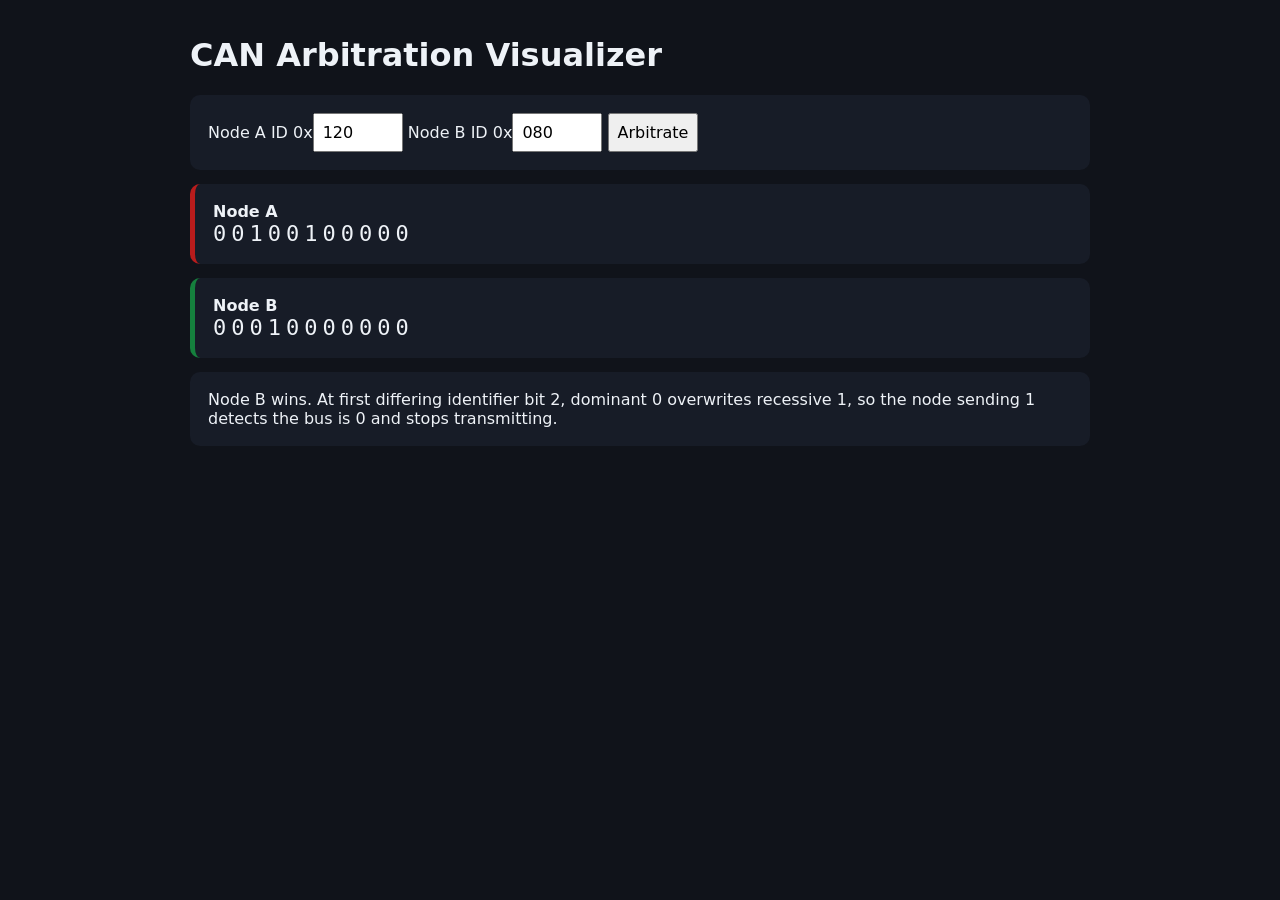
==== 03-Interactive-Labs/CAN-Arbitration-Visualizer/index.html @ 5555ad19 "Add CAN arbitration visualizer" ====
<!doctype html><html lang="zh-CN"><head><meta charset="utf-8"><meta name="viewport" content="width=device-width,initial-scale=1"><title>CAN Arbitration Visualizer</title><style>body{font-family:system-ui,sans-serif;max-width:900px;margin:36px auto;padding:0 18px;background:#10131a;color:#eef2f7}.card{background:#171c27;padding:18px;border-radius:10px;margin:14px 0}input,button{font:inherit;padding:8px}.bits{font-family:ui-monospace,monospace;font-size:22px;letter-spacing:5px}.win{border-left:5px solid #15803d}.lose{border-left:5px solid #b91c1c}</style></head><body><h1>CAN Arbitration Visualizer</h1><div class="card">Node A ID 0x<input id="a" value="120" size="4"> Node B ID 0x<input id="b" value="080" size="4"> <button onclick="draw()">Arbitrate</button></div><div id="A" class="card"></div><div id="B" class="card"></div><div id="result" class="card"></div><script>function id(x){let v=parseInt(x,16);return Number.isFinite(v)?Math.max(0,Math.min(0x7ff,v)):0}function draw(){let av=id(a.value),bv=id(b.value),ab=av.toString(2).padStart(11,'0'),bb=bv.toString(2).padStart(11,'0'),winner=av===bv?'tie':av<bv?'A':'B',diff=-1;for(let i=0;i<11;i++)if(ab[i]!==bb[i]){diff=i;break}A.className='card '+(winner==='A'?'win':winner==='B'?'lose':'');B.className='card '+(winner==='B'?'win':winner==='A'?'lose':'');A.innerHTML='<b>Node A</b><div class="bits">'+ab+'</div>';B.innerHTML='<b>Node B</b><div class="bits">'+bb+'</div>';result.textContent=winner==='tie'?'IDs are equal; arbitration continues into following frame fields.':'Node '+winner+' wins. At first differing identifier bit '+diff+', dominant 0 overwrites recessive 1, so the node sending 1 detects the bus is 0 and stops transmitting.'}draw();</script></body></html>
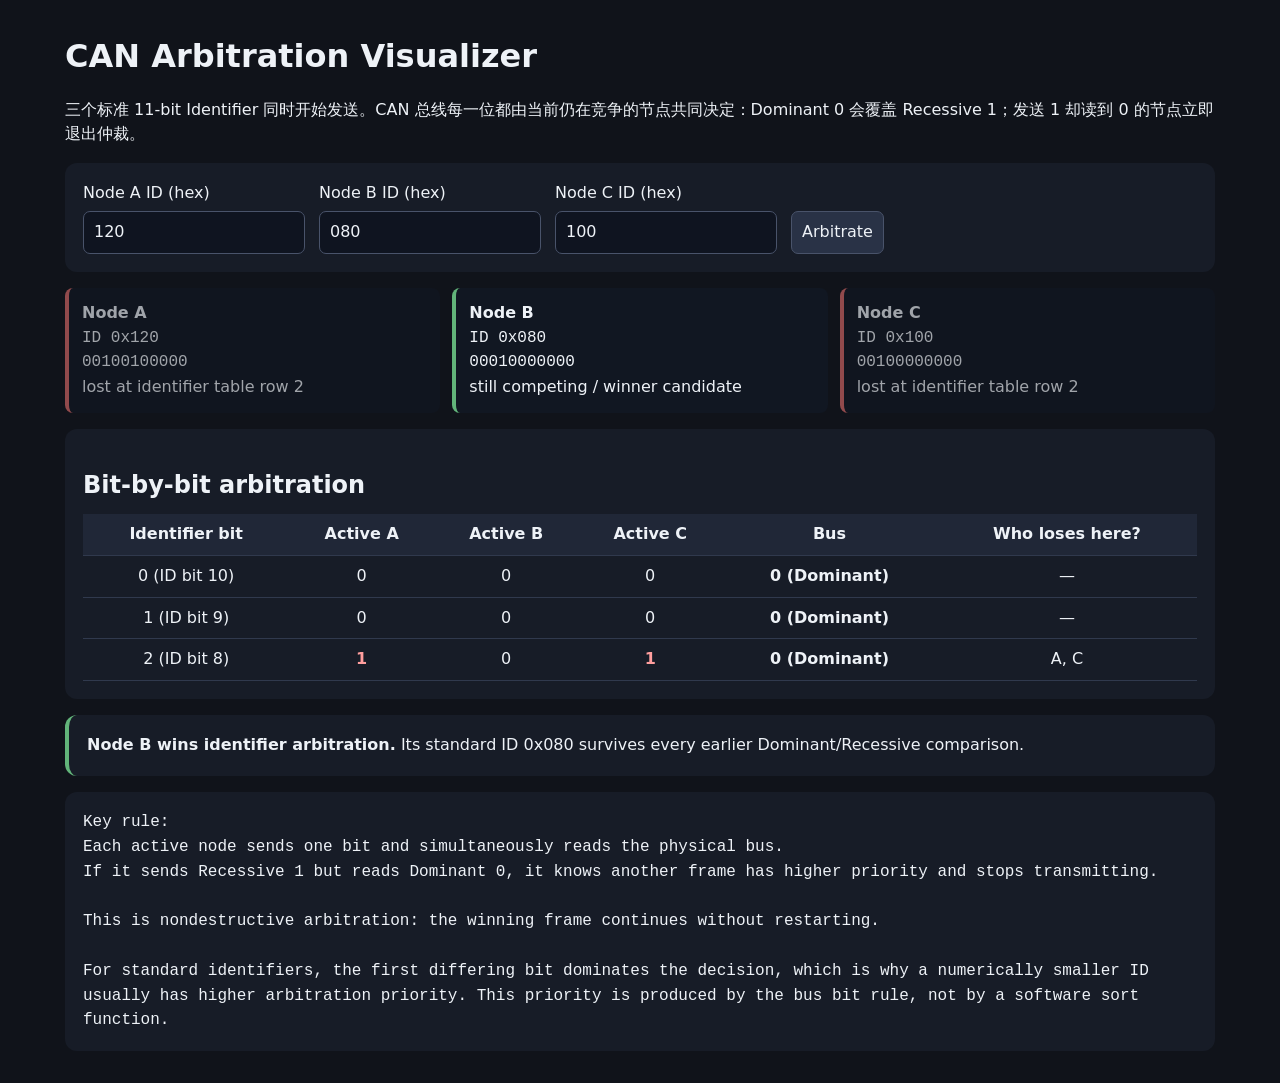
==== commit 0e7b67c0: "V2.3 Phase B: upgrade CAN arbitration visualizer" ====
--- a/03-Interactive-Labs/CAN-Arbitration-Visualizer/index.html
+++ b/03-Interactive-Labs/CAN-Arbitration-Visualizer/index.html
@@ -1 +1,73 @@
-<!doctype html><html lang="zh-CN"><head><meta charset="utf-8"><meta name="viewport" content="width=device-width,initial-scale=1"><title>CAN Arbitration Visualizer</title><style>body{font-family:system-ui,sans-serif;max-width:900px;margin:36px auto;padding:0 18px;background:#10131a;color:#eef2f7}.card{background:#171c27;padding:18px;border-radius:10px;margin:14px 0}input,button{font:inherit;padding:8px}.bits{font-family:ui-monospace,monospace;font-size:22px;letter-spacing:5px}.win{border-left:5px solid #15803d}.lose{border-left:5px solid #b91c1c}</style></head><body><h1>CAN Arbitration Visualizer</h1><div class="card">Node A ID 0x<input id="a" value="120" size="4"> Node B ID 0x<input id="b" value="080" size="4"> <button onclick="draw()">Arbitrate</button></div><div id="A" class="card"></div><div id="B" class="card"></div><div id="result" class="card"></div><script>function id(x){let v=parseInt(x,16);return Number.isFinite(v)?Math.max(0,Math.min(0x7ff,v)):0}function draw(){let av=id(a.value),bv=id(b.value),ab=av.toString(2).padStart(11,'0'),bb=bv.toString(2).padStart(11,'0'),winner=av===bv?'tie':av<bv?'A':'B',diff=-1;for(let i=0;i<11;i++)if(ab[i]!==bb[i]){diff=i;break}A.className='card '+(winner==='A'?'win':winner==='B'?'lose':'');B.className='card '+(winner==='B'?'win':winner==='A'?'lose':'');A.innerHTML='<b>Node A</b><div class="bits">'+ab+'</div>';B.innerHTML='<b>Node B</b><div class="bits">'+bb+'</div>';result.textContent=winner==='tie'?'IDs are equal; arbitration continues into following frame fields.':'Node '+winner+' wins. At first differing identifier bit '+diff+', dominant 0 overwrites recessive 1, so the node sending 1 detects the bus is 0 and stops transmitting.'}draw();</script></body></html>+<!doctype html>
+<html lang="zh-CN">
+<head>
+<meta charset="utf-8">
+<meta name="viewport" content="width=device-width,initial-scale=1">
+<title>CAN Arbitration Visualizer</title>
+<style>
+body{font-family:system-ui,-apple-system,"Segoe UI",sans-serif;max-width:1150px;margin:32px auto;padding:0 20px;background:#10131a;color:#eef2f7;line-height:1.55}
+h1,h2{margin-bottom:10px}.card{background:#171c27;padding:18px;border-radius:12px;margin:16px 0}.controls{display:flex;gap:14px;flex-wrap:wrap;align-items:end}.control{display:flex;flex-direction:column;gap:5px}input,button{font:inherit;padding:8px 10px;background:#0f1420;color:#eef2f7;border:1px solid #49536a;border-radius:7px}button{cursor:pointer;background:#293246}.nodes{display:grid;grid-template-columns:repeat(auto-fit,minmax(220px,1fr));gap:12px}.node{background:#111722;padding:13px;border-radius:8px}.active{border-left:4px solid #62b47a}.lost{opacity:.65;border-left:4px solid #d76868}.mono{font-family:ui-monospace,SFMono-Regular,Consolas,monospace}.table-wrap{overflow:auto}table{width:100%;border-collapse:collapse;min-width:900px}th,td{padding:8px 9px;border-bottom:1px solid #30394d;text-align:center}th{background:#202737}.dom{font-weight:700}.losebit{color:#ff9e9e;font-weight:700}.winner{border-left:4px solid #62b47a}.small{color:#b9c2d0;font-size:.92rem}.flow{white-space:pre-wrap}
+</style>
+</head>
+<body>
+<h1>CAN Arbitration Visualizer</h1>
+<p>三个标准 11-bit Identifier 同时开始发送。CAN 总线每一位都由当前仍在竞争的节点共同决定：Dominant 0 会覆盖 Recessive 1；发送 1 却读到 0 的节点立即退出仲裁。</p>
+
+<div class="card controls">
+  <label class="control">Node A ID (hex)<input id="idA" value="120" maxlength="3"></label>
+  <label class="control">Node B ID (hex)<input id="idB" value="080" maxlength="3"></label>
+  <label class="control">Node C ID (hex)<input id="idC" value="100" maxlength="3"></label>
+  <button id="runBtn">Arbitrate</button>
+</div>
+
+<div id="nodes" class="nodes"></div>
+
+<div class="card table-wrap">
+  <h2>Bit-by-bit arbitration</h2>
+  <table>
+    <thead><tr><th>Identifier bit</th><th>Active A</th><th>Active B</th><th>Active C</th><th>Bus</th><th>Who loses here?</th></tr></thead>
+    <tbody id="rows"></tbody>
+  </table>
+</div>
+
+<div id="result" class="card"></div>
+<div id="explain" class="card mono flow"></div>
+
+<script>
+const $=id=>document.getElementById(id);
+function parseId(el){let v=parseInt(el.value,16);if(!Number.isFinite(v))v=0;v=Math.max(0,Math.min(0x7ff,v));el.value=v.toString(16).toUpperCase().padStart(3,'0');return v;}
+function bits(v){return v.toString(2).padStart(11,'0');}
+function draw(){
+  const data=[
+    {name:'A',v:parseId($('idA'))},
+    {name:'B',v:parseId($('idB'))},
+    {name:'C',v:parseId($('idC'))}
+  ].map(n=>({...n,b:bits(n.v),active:true,lostAt:null}));
+  let html='',finishedAt=null;
+  for(let i=0;i<11;i++){
+    const active=data.filter(n=>n.active);
+    if(active.length<=1){finishedAt=i;break;}
+    const bus=active.some(n=>n.b[i]==='0')?'0':'1';
+    const losers=[];
+    for(const n of active){
+      if(n.b[i]==='1'&&bus==='0'){n.active=false;n.lostAt=i;losers.push(n.name);}
+    }
+    html+=`<tr><td>${i} (ID bit ${10-i})</td>`+
+      data.map(n=>`<td class="${n.lostAt===i?'losebit':''}">${n.lostAt!==null&&n.lostAt<i?'—':n.b[i]}</td>`).join('')+
+      `<td class="${bus==='0'?'dom':''}">${bus} (${bus==='0'?'Dominant':'Recessive'})</td><td>${losers.length?losers.join(', '):'—'}</td></tr>`;
+  }
+  if(!html)html='<tr><td colspan="6">No differing arbitration bit was needed before only one unique contender remained.</td></tr>';
+  $('rows').innerHTML=html;
+  const still=data.filter(n=>n.active);
+  $('nodes').innerHTML=data.map(n=>`<div class="node ${n.active?'active':'lost'}"><b>Node ${n.name}</b><div class="mono">ID 0x${n.v.toString(16).toUpperCase().padStart(3,'0')}<br>${n.b}</div><div>${n.active?'still competing / winner candidate':'lost at identifier table row '+n.lostAt}</div></div>`).join('');
+  const uniqueIds=new Set(data.map(n=>n.v));
+  const min=Math.min(...data.map(n=>n.v));
+  const winners=data.filter(n=>n.v===min);
+  $('result').className='card winner';
+  $('result').innerHTML=winners.length===1?`<b>Node ${winners[0].name} wins identifier arbitration.</b> Its standard ID 0x${min.toString(16).toUpperCase().padStart(3,'0')} survives every earlier Dominant/Recessive comparison.`:`<b>${winners.length} nodes have the same lowest ID.</b> They cannot be distinguished by the 11 identifier bits alone; arbitration/bit monitoring continues into later frame fields and identical frames may coexist bit-for-bit.`;
+  $('explain').textContent=`Key rule:\nEach active node sends one bit and simultaneously reads the physical bus.\nIf it sends Recessive 1 but reads Dominant 0, it knows another frame has higher priority and stops transmitting.\n\nThis is nondestructive arbitration: the winning frame continues without restarting.\n\nFor standard identifiers, the first differing bit dominates the decision, which is why a numerically smaller ID usually has higher arbitration priority. This priority is produced by the bus bit rule, not by a software sort function.`;
+}
+$('runBtn').addEventListener('click',draw);draw();
+</script>
+</body>
+</html>
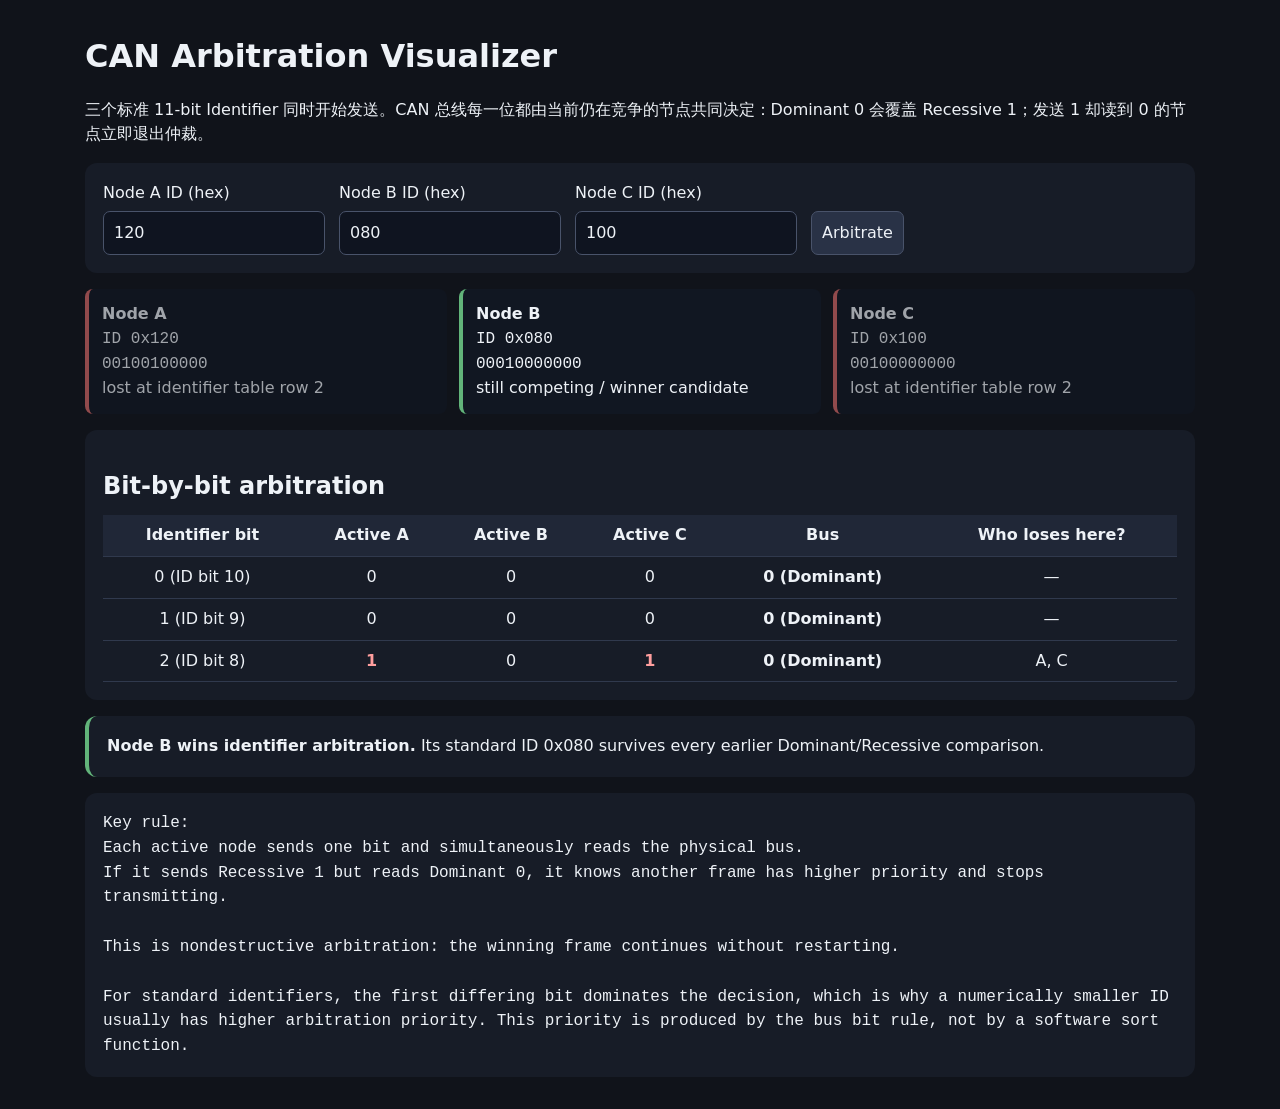
==== commit f2a01594: "feat: strengthen beginner learning framework" ====
--- a/03-Interactive-Labs/CAN-Arbitration-Visualizer/index.html
+++ b/03-Interactive-Labs/CAN-Arbitration-Visualizer/index.html
@@ -3,7 +3,7 @@
 <head>
 <meta charset="utf-8">
 <meta name="viewport" content="width=device-width,initial-scale=1">
-<title>CAN Arbitration Visualizer</title>
+<title>CAN Arbitration Visualizer</title><link rel="stylesheet" href="../lab-foundation.css"><link rel="icon" href="data:,">
 <style>
 body{font-family:system-ui,-apple-system,"Segoe UI",sans-serif;max-width:1150px;margin:32px auto;padding:0 20px;background:#10131a;color:#eef2f7;line-height:1.55}
 h1,h2{margin-bottom:10px}.card{background:#171c27;padding:18px;border-radius:12px;margin:16px 0}.controls{display:flex;gap:14px;flex-wrap:wrap;align-items:end}.control{display:flex;flex-direction:column;gap:5px}input,button{font:inherit;padding:8px 10px;background:#0f1420;color:#eef2f7;border:1px solid #49536a;border-radius:7px}button{cursor:pointer;background:#293246}.nodes{display:grid;grid-template-columns:repeat(auto-fit,minmax(220px,1fr));gap:12px}.node{background:#111722;padding:13px;border-radius:8px}.active{border-left:4px solid #62b47a}.lost{opacity:.65;border-left:4px solid #d76868}.mono{font-family:ui-monospace,SFMono-Regular,Consolas,monospace}.table-wrap{overflow:auto}table{width:100%;border-collapse:collapse;min-width:900px}th,td{padding:8px 9px;border-bottom:1px solid #30394d;text-align:center}th{background:#202737}.dom{font-weight:700}.losebit{color:#ff9e9e;font-weight:700}.winner{border-left:4px solid #62b47a}.small{color:#b9c2d0;font-size:.92rem}.flow{white-space:pre-wrap}
@@ -30,8 +30,8 @@
   </table>
 </div>
 
-<div id="result" class="card"></div>
-<div id="explain" class="card mono flow"></div>
+<div id="result" class="card" role="status" aria-live="polite"></div>
+<div id="explain" class="card mono flow" role="status" aria-live="polite"></div>
 
 <script>
 const $=id=>document.getElementById(id);
@@ -70,4 +70,4 @@
 $('runBtn').addEventListener('click',draw);draw();
 </script>
 </body>
-</html>+</html>
